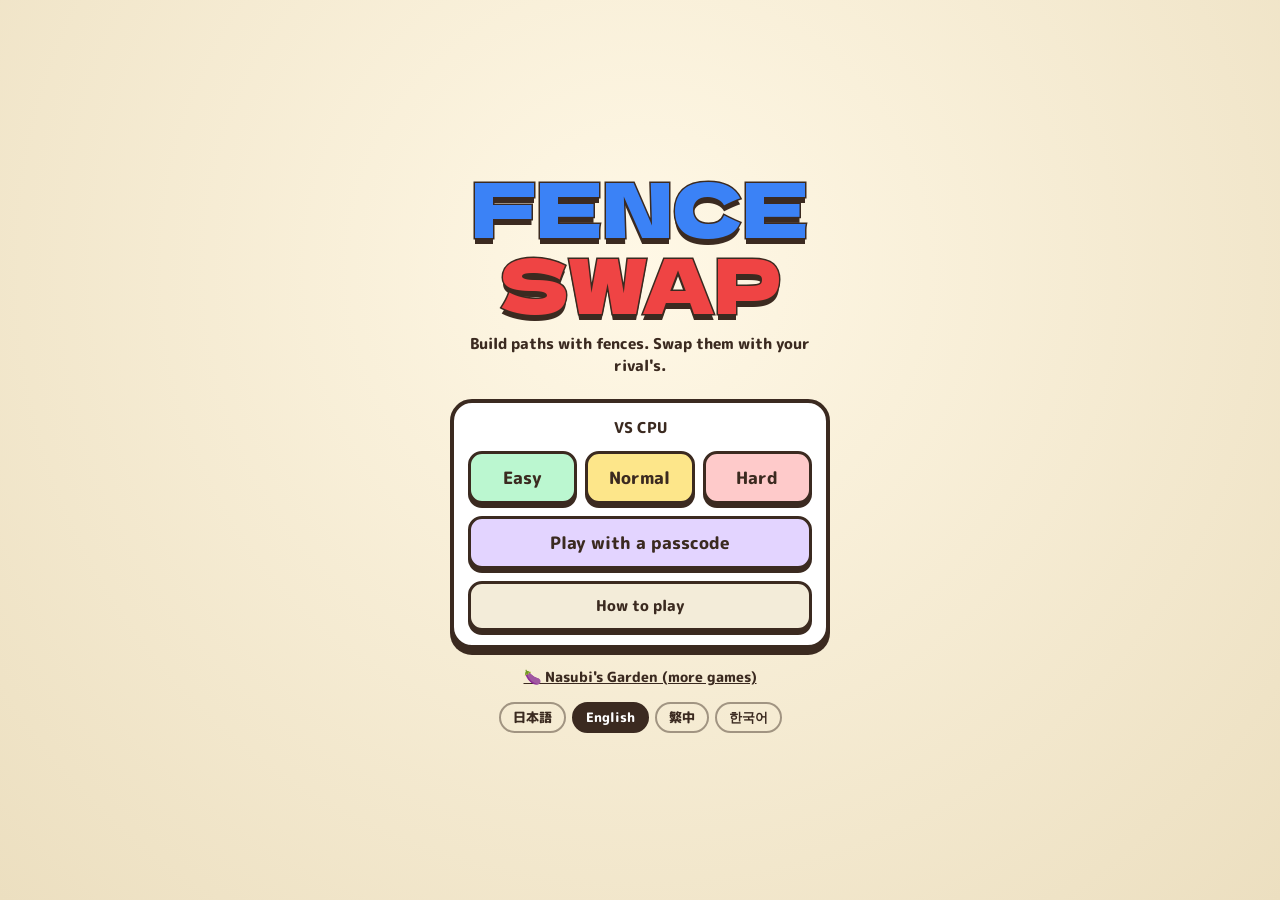
==== index.html @ a2232fb4 "広告：結果画面の帯の下に大きい広告（300×250）を足す Co-Authored-By: Claude Opus 5.5 <noreply@anthropic.com> Claude-Session" ====
<!doctype html>
<html lang="ja">
<head>
<!-- Google tag (gtag.js) -->
<script async src="https://www.googletagmanager.com/gtag/js?id=G-5RB6XMN0QR"></script>
<script>
  window.dataLayer = window.dataLayer || [];
  function gtag(){dataLayer.push(arguments);}
  gtag('js', new Date());
  gtag('config', 'G-5RB6XMN0QR');
</script>
<meta charset="utf-8">
<meta name="viewport" content="width=device-width,initial-scale=1,maximum-scale=1,user-scalable=no,viewport-fit=cover">
<meta name="theme-color" content="#f3ecd9">
<meta name="description" content="柵で道をつくって、相手の柵と入れかえろ。6レーンの陣取りタワーディフェンス。">
<title>さくがえ</title>
<link rel="preconnect" href="https://fonts.googleapis.com">
<link rel="preconnect" href="https://fonts.gstatic.com" crossorigin>
<link href="https://fonts.googleapis.com/css2?family=Dela+Gothic+One&family=M+PLUS+Rounded+1c:wght@500;800;900&display=swap" rel="stylesheet">
<link rel="stylesheet" href="css/style.css">
<!-- nasubi-track: 結果画面とXへの投稿の回数を記録（ゲームの動きには影響しない） -->
<script>(function(){try{var G="sakugae",IDS=["ov-result"];
function ev(n){try{if(typeof gtag==='function')gtag('event',n,{game:G});}catch(e){}}
var o=window.open;window.open=function(u){try{if(/intent\/(post|tweet)/.test(String(u)))ev('x_share');}catch(e){}return o.apply(window,arguments);};
if(!IDS.length)return;
function vis(e){if(!e||!e.isConnected||e.closest('[hidden]'))return false;var r=e.getBoundingClientRect();if(r.width<1||r.height<1)return false;for(var n=e;n&&n.nodeType===1;n=n.parentElement){var s=getComputedStyle(n);if(s.display==='none'||s.visibility==='hidden'||parseFloat(s.opacity)<0.05)return false;}return true;}
var was={};setInterval(function(){try{var any=false;for(var i=0;i<IDS.length;i++){if(vis(document.getElementById(IDS[i])))any=true;}if(any&&!was.v)ev('result_view');was.v=any;}catch(e){}},700);
}catch(e){}})();</script>
<!-- nasubi-ad: 結果画面の決めた場所に広告の帯（と、決めた作品だけその下に大きい広告）を出す（遊んでいる最中は出さない・ボタンに重ねない・広告の幅320pxを切らない・結果が出て1.2秒たってから見せる・結果画面が出るたびに読みこみ直す（30秒に1回まで）） -->
<script>(function(){try{var C=[{"a": "#ov-result .card", "v": "#ov-result"}],BIG=1,AD='https://nasubi-no-oniwa.github.io/ad/',AD2='https://nasubi-no-oniwa.github.io/ad/big.html',WAIT=1200,MIN=30000;
if(/[?&]noad=1/.test(location.search))return;
var ifr=null,ifr2=null,boxes=[],bigs=[],since=0,shown=false,last=0;
function vis(e){if(!e||!e.isConnected||e.closest('[hidden]'))return false;var r=e.getBoundingClientRect();if(r.width<1||r.height<1)return false;for(var n=e;n&&n.nodeType===1;n=n.parentElement){var s=getComputedStyle(n);if(s.display==='none'||s.visibility==='hidden'||parseFloat(s.opacity)<0.05)return false;}return true;}
function mk(){var b=document.createElement('div');b.className='nsb-ad';b.style.cssText='display:block;position:static;float:none;box-sizing:content-box;width:320px;min-width:320px;max-width:none;height:50px;margin:20px calc((100% - 320px) / 2) 0;padding:0;border:0;background:none;box-shadow:none;border-radius:0;transform:none;overflow:hidden;flex:0 0 auto;align-self:center;';return b;}
function mk2(){var g=document.createElement('div');g.className='nsb-ad nsb-big';g.style.cssText='display:block;position:static;float:none;box-sizing:content-box;width:300px;min-width:300px;max-width:none;height:250px;margin:20px calc((100% - 300px) / 2) 0;padding:0;border:0;background:none;box-shadow:none;border-radius:0;transform:none;overflow:hidden;flex:0 0 auto;align-self:center;';return g;}
function mkf(u,w,h){var f=document.createElement('iframe');f.title='ad';f.setAttribute('scrolling','no');f.width=w;f.height=h;f.style.cssText='border:0;margin:0;padding:0;width:'+w+'px;height:'+h+'px;display:block;max-width:none;visibility:hidden';f.src=u;return f;}
function rel(f,u){try{f.contentWindow.location.replace(u);}catch(_){f.src=u;}}
function place(){for(var i=0;i<C.length;i++){var a=document.querySelector(C[i].a);if(!a)continue;var b=boxes[i]||(boxes[i]=mk());if(C[i].p==='first'){if(a.firstElementChild!==b)a.insertBefore(b,a.firstChild);}else if(b.parentNode!==a)a.appendChild(b);
if(BIG){var g=bigs[i]||(bigs[i]=mk2());if(b.nextSibling!==g)a.insertBefore(g,b.nextSibling);}}}
function hide(){if(ifr)ifr.style.visibility='hidden';if(ifr2)ifr2.style.visibility='hidden';}
function tick(){try{place();var k=-1;for(var i=0;i<C.length;i++){var v=document.querySelector(C[i].v),b=boxes[i];if(b&&vis(v)&&vis(b)){k=i;break;}}
if(k<0){since=0;shown=false;hide();return;}
var now=Date.now();if(!since)since=now;if(now-since<WAIT){hide();return;}
if(!ifr)ifr=mkf(AD,320,50);if(BIG&&!ifr2)ifr2=mkf(AD2,300,250);
var fresh=false;if(ifr.parentNode!==boxes[k]){boxes[k].appendChild(ifr);fresh=true;}if(BIG&&ifr2.parentNode!==bigs[k]){bigs[k].appendChild(ifr2);fresh=true;}
if(fresh)last=now;else if(!shown&&now-last>=MIN){rel(ifr,AD);if(ifr2)rel(ifr2,AD2);last=now;}
ifr.style.visibility='visible';if(ifr2)ifr2.style.visibility='visible';shown=true;}catch(_){}}
function go(){place();try{new MutationObserver(place).observe(document.body,{childList:true,subtree:true});}catch(_){}setInterval(tick,300);}
if(document.body)go();else document.addEventListener('DOMContentLoaded',go);
}catch(e){}})();</script>
</head>
<body>
<section id="title" class="screen active">
  <div class="title-box">
    <h1 class="logo" data-ih="logo">さく<span>がえ</span></h1>
    <p class="tagline" data-i="tagline">柵で道をつくって、相手の柵と入れかえろ。</p>
    <div class="menu">
      <p class="menu-label" data-i="vs_cpu">CPUとたいせん</p>
      <div class="lv-row">
        <button class="btn lv" data-level="easy" data-i="easy">よわい</button>
        <button class="btn lv" data-level="normal" data-i="normal">ふつう</button>
        <button class="btn lv" data-level="hard" data-i="hard">つよい</button>
      </div>
      <button class="btn online" id="btn-online" data-i="online">あいことばで対戦</button>
      <button class="btn sub" id="btn-howto" data-i="howto">あそびかた</button>
    </div>
    <a class="home-link" href="https://nasubi-no-oniwa.github.io/" data-i="home_e">🍆 なすびのお庭へ</a>
    <div class="langs" role="group" aria-label="Language"><button type="button" data-lang="ja">日本語</button><button type="button" data-lang="en">English</button><button type="button" data-lang="zh">繁中</button><button type="button" data-lang="ko">한국어</button></div>
  </div>
</section>

<section id="game" class="screen">
  <div class="bar top"><span class="who opp" id="name1">CPU</span><span class="eyes" id="watchers"></span><span class="hp" id="hp1"></span><span class="coin" id="coin1">12</span></div>
  <div class="status" id="status"></div>
  <div class="board-wrap"><canvas id="board"></canvas></div>
  <div class="bar bottom"><span class="who me" id="name0" data-i="you">あなた</span><span class="hp" id="hp0"></span><span class="coin" id="coin0">12</span><button class="mini" id="btn-quit" data-i="quit">やめる</button></div>
</section>

<div class="overlay" id="ov-result">
  <div class="card">
    <h2 id="res-title" data-i="res_win">かち！</h2>
    <p id="res-sub"></p>
    <button class="btn primary" id="btn-again" data-i="again">もう一回</button>
    <p class="hint" id="again-msg"></p>
    <button class="btn sub" id="btn-title" data-i="to_title">タイトルへ</button>
  </div>
</div>
<div class="overlay" id="ov-howto">
  <div class="card howto">
    <h2 data-i="howto">あそびかた</h2>
    <ul>
      <li data-ih="h1"><b>下の城</b>があなた。レーンの下の <b>▲</b> を押してはなすと兵士が出ます（1コイン）。押しているあいだ、兵士の<b>道すじ</b>が点線で見えます。</li>
      <li data-ih="h2">兵士が相手の城に着くと <b>1ダメージ</b>。先に相手のHP10をけずったら勝ち。受けた側は<b>2コイン</b>もらえます。</li>
      <li data-ih="h3"><b>自分の陣地（下半分）の線</b>を押すと柵を置けます（1コイン）。もう一度押すとこわせますが、<b>コインはもどりません</b>。横1列をまるごとふさぐことはできません。</li>
      <li data-ih="h4">兵士は前がふさがると横へ動きます。進めないままだと、しばらくして<b>目の前の柵をこわします</b>。</li>
      <li data-ih="h5">敵と味方の兵士がぶつかると相殺。おたがい1コインもらえます。</li>
      <li data-ih="h6">15秒ごとに、交互に<b>入れかえ</b>の番がきます。自分の列と相手の列を1つずつタップすると、3秒後に柵がまるごと入れかわります。</li>
      <li data-ih="h7">入れかえでもらった<b>金色の柵</b>は、こわすと1コインになります。</li>
      <li data-ih="h8"><b>あいことばで対戦</b>：同じあいことばを入れた2人で対戦。どちらも自分の城が下に見えます。3人目からは観戦です。先に入った人が画面をはなれると、試合が止まります。</li>
    </ul>
    <button class="btn primary" id="btn-howto-close" data-i="close">とじる</button>
  </div>
</div>
<div class="overlay" id="ov-online">
  <div class="card">
    <h2 class="small" data-i="online">あいことばで対戦</h2>
    <div id="online-form">
      <label class="field-l"><span data-i="passcode">あいことば</span><input id="in-code" maxlength="20" autocomplete="off" placeholder="例：さくがえ123" data-ip="ex_code"></label>
      <label class="field-l"><span data-i="name">なまえ</span><input id="in-name" maxlength="8" autocomplete="off" placeholder="ななし" data-ip="noname"></label>
      <p class="hint" data-i="online_hint2">同じあいことばを入れた人と対戦します。3人目からは観戦になります。</p>
      <button class="btn primary wide" id="btn-join" data-i="join">はいる</button>
    </div>
    <div id="online-wait" hidden>
      <p class="wait-code"><span data-i="wait_pre">あいことば「</span><b id="wait-code"></b><span data-i="wait_post">」</span></p>
      <p class="wait-msg" id="wait-msg" data-i="waiting">あいてを待っています…</p>
      <button class="btn sub wide" id="btn-copy" data-i="copy_link">さそうリンクをコピー</button>
    </div>
    <p class="err" id="online-err"></p>
    <button class="btn sub wide" id="btn-online-close" data-i="back">もどる</button>
  </div>
</div>
<div id="toast" class="toast"></div>
<script src="js/i18n.js"></script>
<script src="js/engine.js"></script>
<script src="js/cpu.js"></script>
<script src="js/online.js"></script>
<script src="js/firebase-config.js"></script>
<script src="js/main.js"></script>
</body>
</html>
---- css/style.css ----
:root { --ink: #3b2a20; --paper: #f3ecd9; --blue: #3b82f6; --blue-d: #1d4ed8; --red: #ef4444; --red-d: #b91c1c; --gold: #f5b800; --wood: #a86a32;
  --round: "M PLUS Rounded 1c", "Hiragino Maru Gothic ProN", sans-serif; --display: "Dela Gothic One", "M PLUS Rounded 1c", sans-serif; }
* { box-sizing: border-box; -webkit-tap-highlight-color: transparent; }
html, body { margin: 0; height: 100%; overflow: hidden; background: var(--paper); color: var(--ink); font-family: var(--round); font-weight: 800; -webkit-user-select: none; user-select: none; touch-action: manipulation; overscroll-behavior: none; }
button { font-family: inherit; font-weight: 800; color: inherit; cursor: pointer; }
.screen { position: fixed; inset: 0; display: none; flex-direction: column; align-items: center; padding: 8px 8px calc(8px + env(safe-area-inset-bottom, 0px)); }
.screen.active { display: flex; }
.btn { border: 3px solid var(--ink); border-radius: 14px; background: #fff; padding: 11px 18px; font-size: 17px; box-shadow: 0 4px 0 var(--ink); }
.btn:active { transform: translateY(3px); box-shadow: 0 1px 0 var(--ink); }
.btn.primary { background: #22c55e; color: #fff; }
.btn.sub { background: var(--paper); font-size: 15px; }
#title { justify-content: center; background: radial-gradient(ellipse at 50% 30%, #fff8e6, #ecdfc0); }
.title-box { text-align: center; width: 100%; max-width: 380px; }
.proto { display: inline-block; margin: 0 0 6px; background: var(--ink); color: #fff; border-radius: 999px; padding: 2px 14px; font-size: 13px; }
.logo { font-family: var(--display); font-weight: 400; font-size: clamp(48px, 19vw, 100px); margin: 0; white-space: nowrap; word-break: keep-all; line-height: 1.05; color: var(--blue); -webkit-text-stroke: 3px var(--ink); paint-order: stroke fill; text-shadow: 0 6px 0 var(--ink); }
.logo span { color: var(--red); }
.tagline { margin: 14px 0 22px; font-size: 15px; }
.menu { background: #fff; border: 4px solid var(--ink); border-radius: 22px; padding: 14px; box-shadow: 0 6px 0 var(--ink); display: flex; flex-direction: column; gap: 12px; }
.menu-label { margin: 0; font-size: 15px; }
.lv-row { display: flex; gap: 8px; }
.btn.lv { flex: 1; padding: 11px 4px; }
.btn.lv[data-level="easy"] { background: #bbf7d0; } .btn.lv[data-level="normal"] { background: #fde68a; } .btn.lv[data-level="hard"] { background: #fecaca; }

.bar { width: 100%; max-width: 480px; display: flex; align-items: center; gap: 8px; padding: 2px 4px; min-height: 34px; }
.who { font-size: 14px; border: 3px solid var(--ink); border-radius: 999px; padding: 1px 12px; background: #fff; flex-shrink: 0; }
.who.me { border-left: 12px solid var(--blue); } .who.opp { border-left: 12px solid var(--red); }
.hp { flex: 1; display: flex; gap: 3px; min-width: 0; }
.hp i { flex: 1; max-width: 18px; height: 16px; border: 2px solid var(--ink); border-radius: 5px; background: #fff; }
.bar.bottom .hp i.on { background: var(--blue); } .bar.top .hp i.on { background: var(--red); }
.coin { font-family: var(--display); font-weight: 400; font-size: 20px; min-width: 62px; text-align: right; flex-shrink: 0; }
.coin::before { content: ""; display: inline-block; width: 16px; height: 16px; border-radius: 50%; background: var(--gold); border: 2.5px solid var(--ink); margin-right: 5px; vertical-align: -1px; }
.coin.bump { animation: bump .3s; } @keyframes bump { 50% { transform: scale(1.3); } }
.mini { border: 2px solid var(--ink); border-radius: 10px; background: var(--paper); font-size: 12px; padding: 4px 8px; flex-shrink: 0; }
.status { font-size: 13px; min-height: 26px; padding: 3px 14px; border-radius: 999px; background: rgba(59, 42, 32, .1); margin: 2px 0; text-align: center; }
.status.mine { background: var(--gold); border: 3px solid var(--ink); animation: pulse .7s infinite alternate; }
.status.theirs { background: #fecaca; }
@keyframes pulse { to { transform: scale(1.04); } }
.board-wrap { flex: 1; width: 100%; display: flex; align-items: center; justify-content: center; min-height: 0; }
#board { display: block; touch-action: none; }

.overlay { position: fixed; inset: 0; display: none; align-items: center; justify-content: center; background: rgba(59, 42, 32, .45); z-index: 20; padding: 16px; }
.overlay.show { display: flex; }
.card { background: #fff8e6; border: 4px solid var(--ink); border-radius: 22px; box-shadow: 0 6px 0 var(--ink); padding: 18px 20px; width: 100%; max-width: 380px; text-align: center; display: flex; flex-direction: column; gap: 10px; max-height: 100%; overflow: auto; }
.card h2 { font-family: var(--display); font-weight: 400; font-size: 40px; margin: 0; }
.card h2.win { color: var(--gold); -webkit-text-stroke: 2px var(--ink); paint-order: stroke fill; } .card h2.lose { color: #93c5fd; -webkit-text-stroke: 2px var(--ink); paint-order: stroke fill; }
.card p { margin: 0; font-size: 14px; }
.howto h2 { font-size: 26px; } .howto ul { text-align: left; font-weight: 500; font-size: 14px; line-height: 1.7; padding-left: 1.2em; margin: 0; } .howto b { font-weight: 900; }
.toast { position: fixed; left: 50%; bottom: 70px; transform: translate(-50%, 20px); background: var(--ink); color: #fff; padding: 7px 16px; border-radius: 999px; font-size: 13px; opacity: 0; transition: .25s; pointer-events: none; z-index: 30; white-space: nowrap; }
.toast.show { opacity: 1; transform: translate(-50%, 0); }

.status.soon { background: #fff3c4; }
#res-sub { white-space: pre-line; }
.home-link { display: inline-block; margin-top: 18px; color: var(--ink); font-size: 14px; }
.status { white-space: nowrap; max-width: 100%; overflow: hidden; }
@media (max-width: 380px) { .status { font-size: 11.5px; padding: 3px 8px; } }

/* あいことば対戦 */
.btn.online { background: #e3d4ff; }
.btn.wide { width: 100%; }
.card h2.small { font-size: 26px; }
#online-form, #online-wait { display: flex; flex-direction: column; gap: 10px; }
#online-form[hidden], #online-wait[hidden] { display: none; }
.field-l { display: flex; flex-direction: column; gap: 4px; font-size: 13px; text-align: left; }
.field-l input { font: inherit; font-size: 18px; font-weight: 800; color: var(--ink); padding: 10px 12px; border-radius: 12px; border: 3px solid var(--ink); background: #fff; outline: none; -webkit-user-select: text; user-select: text; }
.field-l input:focus { box-shadow: 0 0 0 3px rgba(245,184,0,.5); }
.hint { margin: 0; font-size: 12px; font-weight: 500; line-height: 1.6; } .hint:empty { display: none; }
.err { margin: 0; min-height: 1em; font-size: 13px; color: var(--red); } .err:empty { display: none; }
.wait-code b { font-size: 20px; color: #7c3aed; }
.eyes { font-size: 12px; white-space: nowrap; flex-shrink: 0; } .eyes:empty { display: none; }
.who { max-width: 9.5em; overflow: hidden; text-overflow: ellipsis; white-space: nowrap; }
body.watching #btn-quit::after { content: ""; }

/* ことばの切りかえ */
.langs{display:flex;flex-wrap:wrap;gap:6px;justify-content:center;margin-top:14px}
.langs button{font:800 13px 'M PLUS Rounded 1c',sans-serif;background:transparent;color:#3b2a20;border:2px solid rgba(59,42,32,.45);border-radius:999px;padding:4px 12px;cursor:pointer}
.langs button[aria-pressed="true"]{background:#3b2a20;color:#fff;border-color:#3b2a20}

/* ことばごとの組みなおし */
html[data-lang="ko"] { --display: "Black Han Sans", "Dela Gothic One", "M PLUS Rounded 1c", sans-serif; }
html[data-lang="en"] .logo { font-size: clamp(40px, 15vw, 76px); line-height: 1; }
html[data-lang="en"] .logo span, html[data-lang="ko"] .logo span { display: block; }
html[data-lang="ko"] .logo { font-size: clamp(44px, 16vw, 84px); line-height: 1.05; }
.status { white-space: normal; line-height: 1.3; max-width: min(100%, 480px); border-radius: 16px; }
html:not([data-lang="ja"]) .toast { white-space: normal; max-width: calc(100vw - 32px); text-align: center; }
html[data-lang="en"] .card h2, html[data-lang="ko"] .card h2 { font-size: 34px; }
html:not([data-lang="ja"]) .card h2.small, html:not([data-lang="ja"]) .howto h2 { font-size: 24px; }
html[data-lang="zh"] .logo { font-size: clamp(44px, 16vw, 88px); }
.bar .who { font-size: 13px; padding: 1px 9px; max-width: 10.5em; }
html:not([data-lang="ja"]) .bar .coin { min-width: 52px; }
/* PC：英語などの「あそびかた」は横に広げて、とじるボタンまで1画面に */
@media (min-width: 600px) and (min-height: 600px) { html:not([data-lang="ja"]) .howto { max-width: 470px; } html[data-lang="en"] .howto ul { line-height: 1.6; } }
/* 背の低い画面（スマホ横・小さいPC）：タイトルを上から並べてスクロールできるように */
@media (max-height: 560px) {
  #title { justify-content: flex-start; overflow-y: auto; }
  #title .title-box { margin: auto 0; padding: 4px 0; }
  #title .logo { font-size: 52px; line-height: 1; }
  html[data-lang="en"] #title .logo { font-size: 44px; }
  html[data-lang="en"] #title .logo span, html[data-lang="ko"] #title .logo span { display: inline; margin-left: .2em; }
  #title .tagline { margin: 6px 0 10px; }
  #title .menu { padding: 10px; gap: 8px; }
  #title .home-link { margin-top: 8px; }
  #title .langs { margin-top: 6px; }
  #title .menu .btn { padding-top: 8px; padding-bottom: 8px; }
  html:not([data-lang="ja"]) #title .tagline { font-size: 13px; }
  #title .home-link { margin-top: 6px; }
}
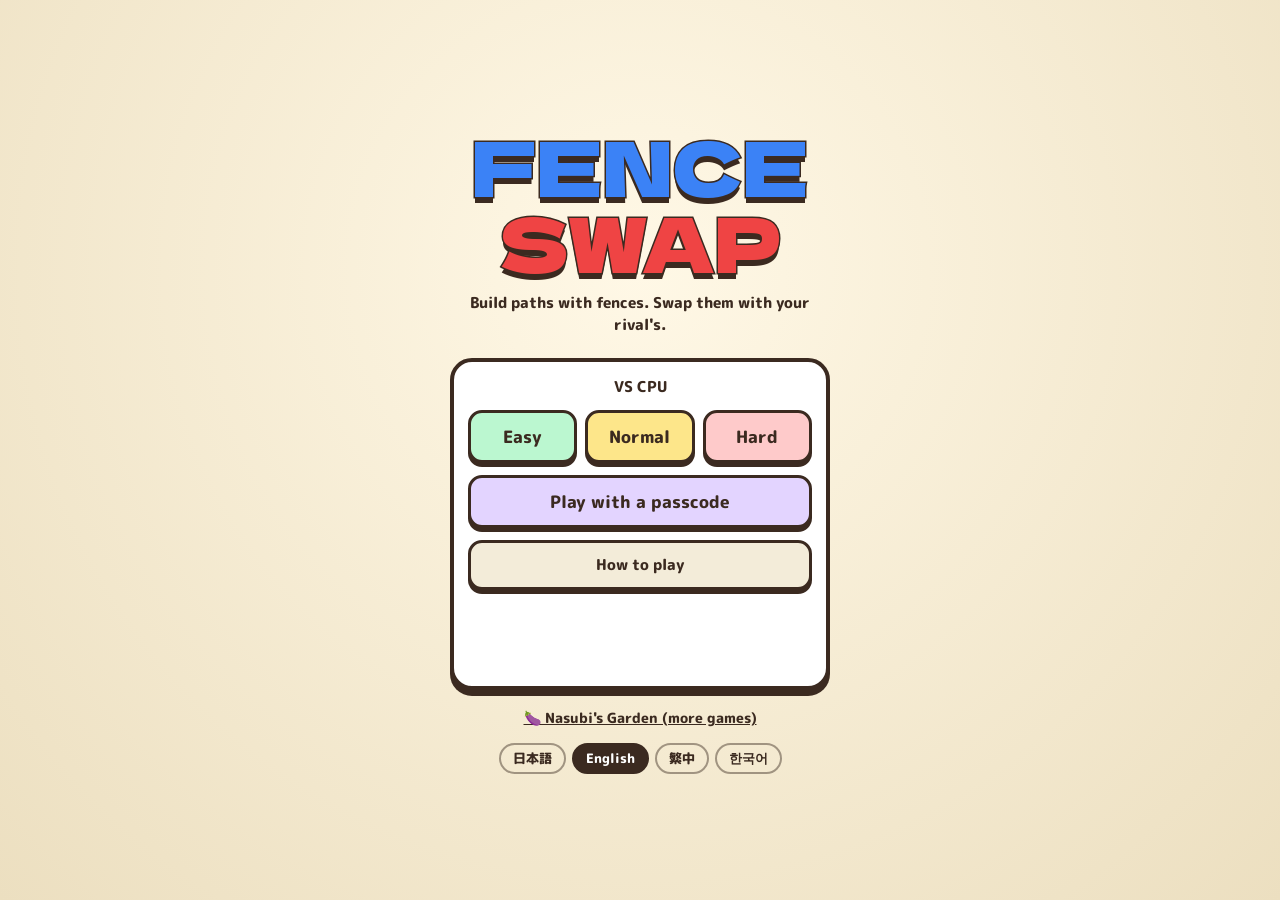
==== commit d597350d: "広告：タイトル画面（遊ぶ前の画面）にも出す（帯だけ。遊び始めたら消す） Co-Authored-By: Claude Opus 5.5 <noreply@anthropic.com> Claude-S" ====
--- a/index.html
+++ b/index.html
@@ -26,25 +26,35 @@
 function vis(e){if(!e||!e.isConnected||e.closest('[hidden]'))return false;var r=e.getBoundingClientRect();if(r.width<1||r.height<1)return false;for(var n=e;n&&n.nodeType===1;n=n.parentElement){var s=getComputedStyle(n);if(s.display==='none'||s.visibility==='hidden'||parseFloat(s.opacity)<0.05)return false;}return true;}
 var was={};setInterval(function(){try{var any=false;for(var i=0;i<IDS.length;i++){if(vis(document.getElementById(IDS[i])))any=true;}if(any&&!was.v)ev('result_view');was.v=any;}catch(e){}},700);
 }catch(e){}})();</script>
-<!-- nasubi-ad: 結果画面の決めた場所に広告の帯（と、決めた作品だけその下に大きい広告）を出す（遊んでいる最中は出さない・ボタンに重ねない・広告の幅320pxを切らない・結果が出て1.2秒たってから見せる・結果画面が出るたびに読みこみ直す（30秒に1回まで）） -->
-<script>(function(){try{var C=[{"a": "#ov-result .card", "v": "#ov-result"}],BIG=1,AD='https://nasubi-no-oniwa.github.io/ad/',AD2='https://nasubi-no-oniwa.github.io/ad/big.html',WAIT=1200,MIN=30000;
+<!-- nasubi-ad: 結果画面とタイトル画面の決めた場所に広告の帯（と、決めた場所だけその下に大きい広告）を出す（遊んでいる最中は出さない・ボタンに重ねない・広告の幅320pxを切らない・画面が出たらすぐ見せるが、最初の1.2秒は押しても反応しない・画面が出るたびに読みこみ直す（場所ごとに30秒に1回まで）） -->
+<script>(function(){try{var C=[{"a": "#ov-result .card", "v": "#ov-result"}, {"a": "#title div.menu", "v": "#title", "t": 1, "b": 0, "m": 20, "x": "", "x2": ""}],BIG=1,M=20,EX="",EX2="",AD='https://nasubi-no-oniwa.github.io/ad/',AD2='https://nasubi-no-oniwa.github.io/ad/big.html',LOCK=1200,MIN=30000;
 if(/[?&]noad=1/.test(location.search))return;
-var ifr=null,ifr2=null,boxes=[],bigs=[],since=0,shown=false,last=0;
+var S=[];
 function vis(e){if(!e||!e.isConnected||e.closest('[hidden]'))return false;var r=e.getBoundingClientRect();if(r.width<1||r.height<1)return false;for(var n=e;n&&n.nodeType===1;n=n.parentElement){var s=getComputedStyle(n);if(s.display==='none'||s.visibility==='hidden'||parseFloat(s.opacity)<0.05)return false;}return true;}
-function mk(){var b=document.createElement('div');b.className='nsb-ad';b.style.cssText='display:block;position:static;float:none;box-sizing:content-box;width:320px;min-width:320px;max-width:none;height:50px;margin:20px calc((100% - 320px) / 2) 0;padding:0;border:0;background:none;box-shadow:none;border-radius:0;transform:none;overflow:hidden;flex:0 0 auto;align-self:center;';return b;}
-function mk2(){var g=document.createElement('div');g.className='nsb-ad nsb-big';g.style.cssText='display:block;position:static;float:none;box-sizing:content-box;width:300px;min-width:300px;max-width:none;height:250px;margin:20px calc((100% - 300px) / 2) 0;padding:0;border:0;background:none;box-shadow:none;border-radius:0;transform:none;overflow:hidden;flex:0 0 auto;align-self:center;';return g;}
-function mkf(u,w,h){var f=document.createElement('iframe');f.title='ad';f.setAttribute('scrolling','no');f.width=w;f.height=h;f.style.cssText='border:0;margin:0;padding:0;width:'+w+'px;height:'+h+'px;display:block;max-width:none;visibility:hidden';f.src=u;return f;}
+function opt(i,k,d){return C[i][k]===undefined?d:C[i][k];}
+function mk(i){var b=document.createElement('div');b.className='nsb-ad';b.style.cssText='display:block;position:static;float:none;box-sizing:content-box;width:320px;min-width:320px;max-width:none;height:50px;margin:'+opt(i,'m',M)+'px calc((100% - 320px) / 2) 0;padding:0;border:0;background:none;box-shadow:none;border-radius:0;transform:none;overflow:hidden;flex:0 0 auto;align-self:center;'+opt(i,'x',EX);return b;}
+function mk2(i){var g=document.createElement('div');g.className='nsb-ad nsb-big';g.style.cssText='display:block;position:static;float:none;box-sizing:content-box;width:300px;min-width:300px;max-width:none;height:250px;margin:20px calc((100% - 300px) / 2) 0;padding:0;border:0;background:none;box-shadow:none;border-radius:0;transform:none;overflow:hidden;flex:0 0 auto;align-self:center;'+opt(i,'x2',EX2);return g;}
+function mkf(u,w,h){var f=document.createElement('iframe');f.title='ad';f.setAttribute('scrolling','no');f.width=w;f.height=h;f.style.cssText='border:0;margin:0;padding:0;width:'+w+'px;height:'+h+'px;display:block;max-width:none;visibility:hidden;pointer-events:none';f.src=u;return f;}
 function rel(f,u){try{f.contentWindow.location.replace(u);}catch(_){f.src=u;}}
-function place(){for(var i=0;i<C.length;i++){var a=document.querySelector(C[i].a);if(!a)continue;var b=boxes[i]||(boxes[i]=mk());if(C[i].p==='first'){if(a.firstElementChild!==b)a.insertBefore(b,a.firstChild);}else if(b.parentNode!==a)a.appendChild(b);
-if(BIG){var g=bigs[i]||(bigs[i]=mk2());if(b.nextSibling!==g)a.insertBefore(g,b.nextSibling);}}}
-function hide(){if(ifr)ifr.style.visibility='hidden';if(ifr2)ifr2.style.visibility='hidden';}
-function tick(){try{place();var k=-1;for(var i=0;i<C.length;i++){var v=document.querySelector(C[i].v),b=boxes[i];if(b&&vis(v)&&vis(b)){k=i;break;}}
-if(k<0){since=0;shown=false;hide();return;}
-var now=Date.now();if(!since)since=now;if(now-since<WAIT){hide();return;}
-if(!ifr)ifr=mkf(AD,320,50);if(BIG&&!ifr2)ifr2=mkf(AD2,300,250);
-var fresh=false;if(ifr.parentNode!==boxes[k]){boxes[k].appendChild(ifr);fresh=true;}if(BIG&&ifr2.parentNode!==bigs[k]){bigs[k].appendChild(ifr2);fresh=true;}
-if(fresh)last=now;else if(!shown&&now-last>=MIN){rel(ifr,AD);if(ifr2)rel(ifr2,AD2);last=now;}
-ifr.style.visibility='visible';if(ifr2)ifr2.style.visibility='visible';shown=true;}catch(_){}}
+function place(){for(var i=0;i<C.length;i++){var a=document.querySelector(C[i].a);if(!a)continue;var s=S[i]||(S[i]={b:mk(i),g:opt(i,'b',BIG)?mk2(i):null,on:false,since:0,last:0,f:null,f2:null});var b=s.b;
+if(C[i].p==='first'){if(a.firstElementChild!==b)a.insertBefore(b,a.firstChild);}else if(b.parentNode!==a)a.appendChild(b);
+if(s.g&&b.nextSibling!==s.g)a.insertBefore(s.g,b.nextSibling);}}
+function off(s){if(s.f){s.f.style.visibility='hidden';s.f.style.pointerEvents='none';}if(s.f2){s.f2.style.visibility='hidden';s.f2.style.pointerEvents='none';}s.on=false;s.since=0;}
+function tick(){try{place();var k=-1,i,s,res=false;
+for(i=0;i<C.length;i++){s=S[i];if(!C[i].t&&s&&vis(document.querySelector(C[i].v))&&vis(s.b)){k=i;res=true;break;}}
+if(k<0)for(i=0;i<C.length;i++){s=S[i];if(C[i].t&&s&&vis(document.querySelector(C[i].v))&&vis(s.b)){k=i;break;}}
+for(i=0;i<C.length;i++){s=S[i];if(!s)continue;
+if(C[i].t){var d=(res&&vis(document.querySelector(C[i].v)))?'none':'block';if(s.b.style.display!==d){s.b.style.display=d;if(s.g)s.g.style.display=d;}}
+if(i!==k&&s.on)off(s);}
+if(k<0)return;
+s=S[k];var now=Date.now();
+if(!s.on){s.on=true;s.since=now;
+if(!s.f){s.f=mkf(AD,320,50);s.b.appendChild(s.f);if(s.g){s.f2=mkf(AD2,300,250);s.g.appendChild(s.f2);}s.last=now;}
+else if(now-s.last>=MIN){rel(s.f,AD);if(s.f2)rel(s.f2,AD2);s.last=now;}}
+if(s.f.parentNode!==s.b){s.b.appendChild(s.f);s.last=now;}if(s.f2&&s.f2.parentNode!==s.g){s.g.appendChild(s.f2);s.last=now;}
+var pe=(now-s.since<LOCK)?'none':'auto';
+s.f.style.visibility='visible';s.f.style.pointerEvents=pe;if(s.f2){s.f2.style.visibility='visible';s.f2.style.pointerEvents=pe;}
+}catch(_){}}
 function go(){place();try{new MutationObserver(place).observe(document.body,{childList:true,subtree:true});}catch(_){}setInterval(tick,300);}
 if(document.body)go();else document.addEventListener('DOMContentLoaded',go);
 }catch(e){}})();</script>
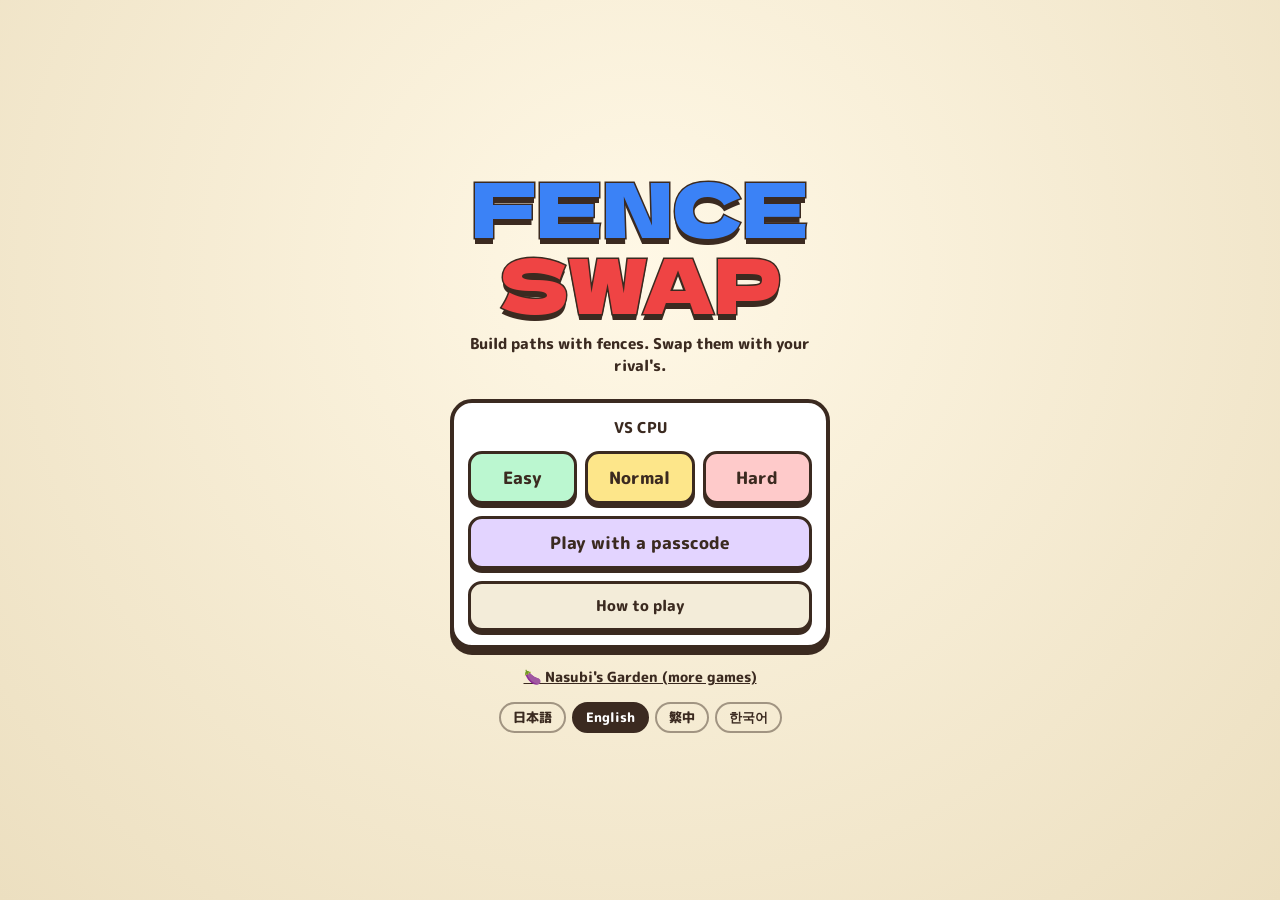
==== commit e2c50b5c: "広告：スマホのときだけ出す（PCでは広告が来ず空白になるので、広告の場所を作らない） Co-Authored-By: Claude Opus 5.5 <noreply@anthropic.com> C" ====
--- a/index.html
+++ b/index.html
@@ -26,9 +26,10 @@
 function vis(e){if(!e||!e.isConnected||e.closest('[hidden]'))return false;var r=e.getBoundingClientRect();if(r.width<1||r.height<1)return false;for(var n=e;n&&n.nodeType===1;n=n.parentElement){var s=getComputedStyle(n);if(s.display==='none'||s.visibility==='hidden'||parseFloat(s.opacity)<0.05)return false;}return true;}
 var was={};setInterval(function(){try{var any=false;for(var i=0;i<IDS.length;i++){if(vis(document.getElementById(IDS[i])))any=true;}if(any&&!was.v)ev('result_view');was.v=any;}catch(e){}},700);
 }catch(e){}})();</script>
-<!-- nasubi-ad: 結果画面とタイトル画面の決めた場所に広告の帯（と、決めた場所だけその下に大きい広告）を出す（遊んでいる最中は出さない・ボタンに重ねない・広告の幅320pxを切らない・画面が出たらすぐ見せるが、最初の1.2秒は押しても反応しない・画面が出るたびに読みこみ直す（場所ごとに30秒に1回まで）） -->
+<!-- nasubi-ad: スマホのとき、結果画面とタイトル画面の決めた場所に広告の帯（と、決めた場所だけその下に大きい広告）を出す（遊んでいる最中は出さない・ボタンに重ねない・広告の幅320pxを切らない・画面が出たらすぐ見せるが、最初の1.2秒は押しても反応しない・画面が出るたびに読みこみ直す（場所ごとに30秒に1回まで）） -->
 <script>(function(){try{var C=[{"a": "#ov-result .card", "v": "#ov-result"}, {"a": "#title div.menu", "v": "#title", "t": 1, "b": 0, "m": 20, "x": "", "x2": ""}],BIG=1,M=20,EX="",EX2="",AD='https://nasubi-no-oniwa.github.io/ad/',AD2='https://nasubi-no-oniwa.github.io/ad/big.html',LOCK=1200,MIN=30000;
 if(/[?&]noad=1/.test(location.search))return;
+if(!/iPhone|iPod|Android|Mobile|Windows Phone|BlackBerry/i.test(navigator.userAgent||''))return;
 var S=[];
 function vis(e){if(!e||!e.isConnected||e.closest('[hidden]'))return false;var r=e.getBoundingClientRect();if(r.width<1||r.height<1)return false;for(var n=e;n&&n.nodeType===1;n=n.parentElement){var s=getComputedStyle(n);if(s.display==='none'||s.visibility==='hidden'||parseFloat(s.opacity)<0.05)return false;}return true;}
 function opt(i,k,d){return C[i][k]===undefined?d:C[i][k];}
